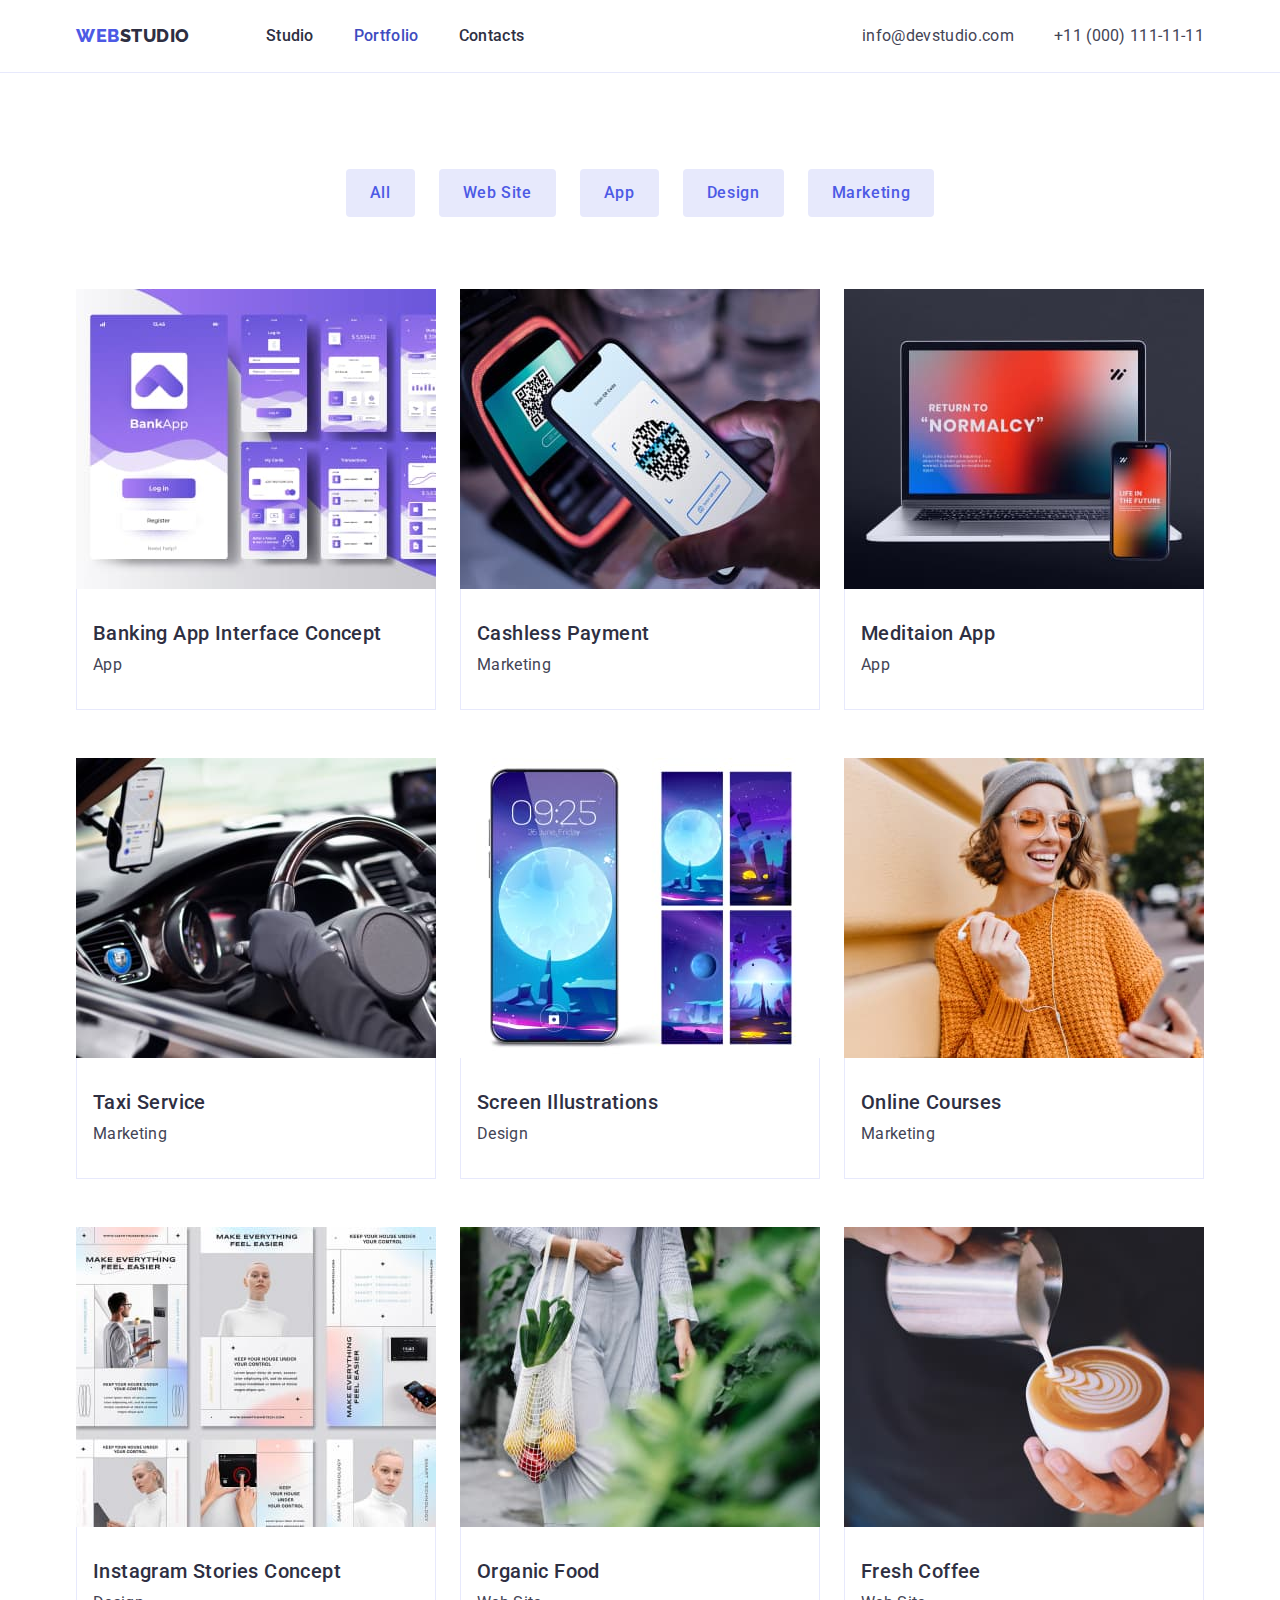
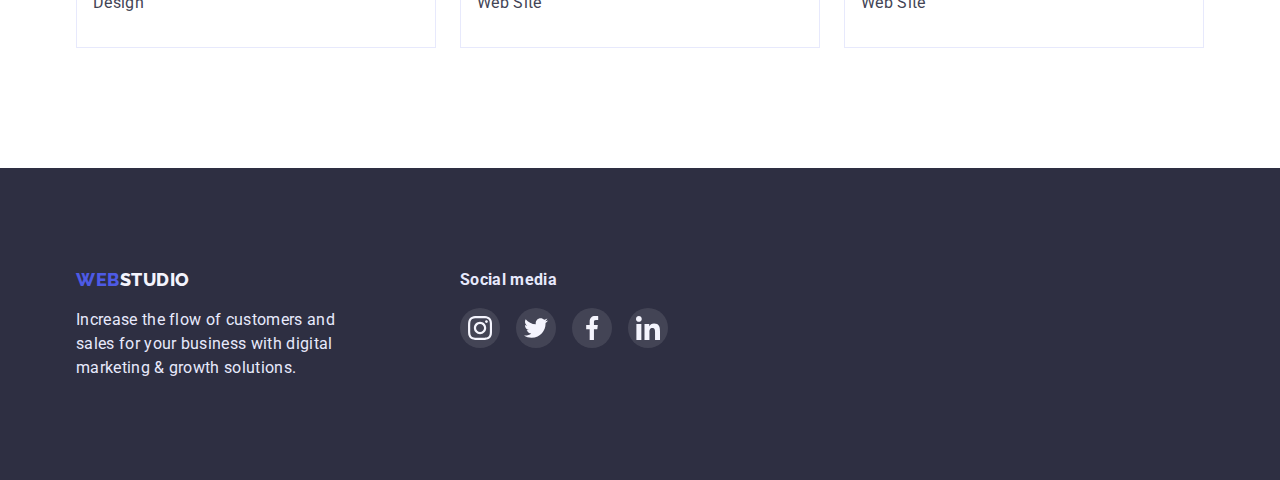
==== portfolio.html @ d5dca43d "Initial commit" ====
<!DOCTYPE html>
<html lang="en">
  <head>
    <meta charset="UTF-8" />
    <meta http-equiv="X-UA-Compatible" content="IE=edge" />
    <meta name="viewport" content="width=device-width, initial-scale=1.0" />
    <link rel="preconnect" href="https://fonts.googleapis.com" />
    <link rel="preconnect" href="https://fonts.gstatic.com" crossorigin />
    <link
      href="https://fonts.googleapis.com/css2?family=Raleway:wght@800&family=Roboto:wght@400;500;700&display=swap"
      rel="stylesheet"
    />
    <title>Document</title>
    <link
      rel="stylesheet"
      href="https://cdnjs.cloudflare.com/ajax/libs/modern-normalize/1.1.0/modern-normalize.min.css"
    />
    <link rel="stylesheet" href="./css/styles.css" />
  </head>
  <body>
    <!-- Header -->
    <header class="header">
      <div class="header-container container">
        <nav class="header-nav">
          <!-- Logo -->
          <a href="./index.html" class="logo"
            ><span class="logo-accent">Web</span>Studio</a
          >
          <!-- Navigation -->

          <ul class="site-nav list">
            <li>
              <a class="site-nav-link" href="./index.html">Studio</a>
            </li>
            <li>
              <a class="site-nav-link current" href="./portfolio.html"
                >Portfolio</a
              >
            </li>
            <li><a class="site-nav-link" href="">Contacts</a></li>
          </ul>
        </nav>
        <!-- Contacts -->
        <address class="address">
          <ul class="contacts list">
            <li>
              <a class="email" href="mailto:info@devstudio.com"
                >info@devstudio.com</a
              >
            </li>
            <li>
              <a class="phone" href="tel:+110001111111">+11 (000) 111-11-11</a>
            </li>
          </ul>
        </address>
      </div>
    </header>

    <!-- Section 1 -->
    <main>
      <section class="portfolio">
        <div class="container">
          <h1 class="visually-hidden">Filter</h1>
          <ul class="filter-btn list">
            <li><button class="btn" type="button">All</button></li>
            <li><button class="btn" type="button">Web Site</button></li>
            <li><button class="btn" type="button">App</button></li>
            <li><button class="btn" type="button">Design</button></li>
            <li><button class="btn" type="button">Marketing</button></li>
          </ul>
          <ul class="cards list">
            <a href="" class="filter-link">
              <li class="filter-card">
                <img
                  src="./images/img8.jpg"
                  alt="bank app screens"
                  width="360"
                  height="300"
                />
                <div class="card-border card-wrap">
                  <h2 class="card-title">Banking App Interface Concept</h2>
                  <p class="card-text">App</p>
                </div>
              </li>
            </a>
            <a href="" class="filter-link">
              <li class="filter-card">
                <img
                  src="./images/img9.jpg"
                  alt="phone with qr code"
                  width="360"
                  height="300"
                />
                <div class="card-border card-wrap">
                  <h2 class="card-title">Cashless Payment</h2>
                  <p class="card-text">Marketing</p>
                </div>
              </li>
            </a>
            <a href="" class="filter-link">
              <li class="filter-card">
                <img
                  src="./images/img10.jpg"
                  alt="laptop and cellphone"
                  width="360"
                  height="300"
                />
                <div class="card-border card-wrap">
                  <h2 class="card-title">Meditaion App</h2>
                  <p class="card-text">App</p>
                </div>
              </li>
            </a>
            <a href="" class="filter-link">
              <li class="filter-card">
                <img
                  src="./images/img11.jpg"
                  alt="steering weel"
                  width="360"
                  height="300"
                />
                <div class="card-border card-wrap">
                  <h2 class="card-title">Taxi Service</h2>
                  <p class="card-text">Marketing</p>
                </div>
              </li>
            </a>
            <a href="" class="filter-link">
              <li class="filter-card">
                <img
                  src="./images/img12.jpg"
                  alt="phone with illustrations on screen "
                  width="360"
                  height="300"
                />
                <div class="card-border card-wrap">
                  <h2 class="card-title">Screen Illustrations</h2>
                  <p class="card-text">Design</p>
                </div>
              </li>
            </a>
            <a href="" class="filter-link">
              <li class="filter-card">
                <img
                  src="./images/img13.jpg"
                  alt="woman with phone"
                  width="360"
                  height="300"
                />
                <div class="card-border card-wrap">
                  <h2 class="card-title">Online Courses</h2>
                  <p class="card-text">Marketing</p>
                </div>
              </li>
            </a>
            <a href="" class="filter-link">
              <li class="filter-card">
                <img
                  src="./images/img14.jpg"
                  alt="instagram stories screens"
                  width="360"
                  height="300"
                />
                <div class="card-border card-wrap">
                  <h2 class="card-title">Instagram Stories Concept</h2>
                  <p class="card-text">Design</p>
                </div>
              </li>
            </a>
            <a href="" class="filter-link">
              <li class="filter-card">
                <img
                  src="./images/img15.jpg"
                  alt="woman with bag with vegetables"
                  width="360"
                  height="300"
                />
                <div class="card-border card-wrap">
                  <h2 class="card-title">Organic Food</h2>
                  <p class="card-text">Web Site</p>
                </div>
              </li>
            </a>
            <a href="" class="filter-link">
              <li class="filter-card">
                <img
                  src="./images/img16.jpg"
                  alt="cup of cappuccino"
                  width="360"
                  height="300"
                />
                <div class="card-border card-wrap">
                  <h2 class="card-title">Fresh Coffee</h2>
                  <p class="card-text">Web Site</p>
                </div>
              </li>
            </a>
          </ul>
        </div>
      </section>
    </main>

    <!-- Footer -->
    <footer class="page-footer">
      <div class="footer-container container">
        <div class="footer-info">
          <a href="./index.html" class="logo-footer"
            ><span class="logo-accent">Web</span>Studio</a
          >
          <p class="footer-text">
            Increase the flow of customers and sales for your business with
            digital marketing & growth solutions.
          </p>
        </div>
        <div class="media-footer">
          <p class="media-footer-title"><strong>Social media</strong></p>
          <ul class="media-footer-list list">
            <li class="media-footer-icon">
              <a href="" class="media-footer-link">
                <svg width="24px" height="24px">
                  <use href="./images/icons.svg#icon-instagram"></use>
                </svg>
              </a>
            </li>
            <li class="media-footer-icon">
              <a href="" class="media-footer-link">
                <svg width="24px" height="24px">
                  <use href="./images/icons.svg#icon-twitter"></use>
                </svg>
              </a>
            </li>
            <li class="media-footer-icon">
              <a href="" class="media-footer-link">
                <svg width="24px" height="24px">
                  <use href="./images/icons.svg#icon-facebook"></use>
                </svg>
              </a>
            </li>
            <li class="media-footer-icon">
              <a href="" class="media-footer-link">
                <svg width="24px" height="24px">
                  <use href="./images/icons.svg#icon-linkedin"></use>
                </svg>
              </a>
            </li>
          </ul>
        </div>
      </div>
    </footer>
  </body>
</html>
---- css/styles.css ----
:root {
  --brand-color: #4d5ae5;
  --pressed-state: #404bbf;
  --dark: #2e2f42;
  --success: #31d0aa;
  --text: #434455;
  --subtle-text: #8e8f99;
  --accent: #e7e9fc;
  --light: #f4f4fd;
  --background: #ffffff;
  --white-text: #ffffff;
}

html {
  box-sizing: border-box;
}
*,
*::before,
*::after {
  box-sizing: inherit;
}
button {
  cursor: pointer;
}
address {
  font-style: normal;
}
img {
  display: block;
  max-width: 100%;
  height: auto;
}
body {
  font-family: 'Roboto', sans-serif;
  background-color: var(--background);
  color: var(--text);
}
ul {
  margin: 0;
  padding-left: 0;
}
p,
h1,
h2,
h3,
h4,
h5,
h6 {
  margin: 0;
}
.list {
  text-decoration: none;
  list-style: none;
}
.visually-hidden {
  position: absolute;
  white-space: nowrap;
  width: 1px;
  height: 1px;
  overflow: hidden;
  border: 0;
  padding: 0;
  clip: rect(0 0 0 0);
  clip-path: inset(50%);
  margin: -1px;
}
.container {
  max-width: 1158px;
  padding: 0 15px;
  margin: 0 auto;
}
.section {
  padding-top: 120px;
  padding-bottom: 120px;
}

/* Header */

.header {
  border-bottom: 1px solid var(--accent);
}
.header-container {
  display: flex;
  align-items: center;
}
.header-nav {
  display: flex;
  align-items: center;
}
.site-nav {
  display: flex;
  gap: 40px;
  margin-left: 76px;
}
.site-nav-link:hover,
.site-nav-link:focus,
.site-nav-link.current {
  color: var(--pressed-state);
  text-decoration: none;
}
.logo {
  padding-top: 24px;
  padding-bottom: 24px;
  color: var(--dark);
  text-decoration: none;
  font-family: Raleway;
  font-size: 18px;
  font-weight: 800;
  line-height: 1.33;
  letter-spacing: 0.03em;
  text-align: left;
  text-transform: uppercase;
}
.logo-accent {
  color: var(--brand-color);
  font-family: Raleway;
  font-size: 18px;
  font-weight: 800;
  line-height: 1.33;
  letter-spacing: 0.03em;
  text-align: left;
  text-transform: uppercase;
}
.site-nav-link {
  padding-top: 24px;
  padding-bottom: 24px;
  color: var(--dark);
  text-decoration: none;
  font-size: 16px;
  font-weight: 500;
  line-height: 1.5;
  letter-spacing: 0.02em;
  text-align: left;
}

/* Contacts */

.address {
  display: flex;
  align-items: center;
  margin-left: auto;
  gap: 40px;
}
.contacts {
  display: flex;
  gap: 40px;
}
.contacts .email {
  padding-top: 24px;
  padding-bottom: 24px;
  color: var(--text);
  font-size: 16px;
  font-weight: 400;
  line-height: 1.5;
  letter-spacing: 0.02em;
  text-align: left;
  text-decoration: none;
  font-style: normal;
}
.contacts .phone {
  padding-top: 24px;
  padding-bottom: 24px;
  color: var(--text);
  font-size: 16px;
  font-weight: 400;
  line-height: 1.5;
  letter-spacing: 0.02em;
  text-align: left;
  text-decoration: none;
  font-style: normal;
}
.contacts .email:hover,
.contacts .email:focus {
  color: var(--pressed-state);
}
.contacts .phone:hover,
.contacts .phone:focus {
  color: var(--pressed-state);
}

/* Section hero */

.hero {
  padding-top: 188px;
  padding-bottom: 188px;
  background-color: var(--dark);
}
.hero-img {
  height: 600px;
  max-width: 1440px;
  margin-right: auto;
  margin-left: auto;
  background-image: linear-gradient(
      rgba(46, 47, 66, 0.7),
      rgba(46, 47, 66, 0.7) 100%
    ),
    url(../images/people-office.jpg);
}
.hero-title {
  margin-left: auto;
  margin-right: auto;
  width: 496px;
  color: var(--white-text);
  font-size: 56px;
  line-height: 1.07;
  letter-spacing: 0.02em;
  text-align: center;
}

.hero-button {
  padding: 16px 32px;
  margin-top: 48px;
  margin-left: auto;
  margin-right: auto;
  display: block;
  border: none;
  color: var(--white-text);
  background-color: var(--brand-color);
  font-family: inherit;
  font-size: 16px;
  font-weight: 500;
  line-height: 1.5;
  letter-spacing: 0.04em;
  text-align: center;
  cursor: pointer;
  border-radius: 4px;
  box-shadow: 0px 4px 4px 0px #00000026;
}
.hero-button:hover,
.hero-button:focus {
  background-color: var(--pressed-state);
}

/*--- Section 1 ---*/

.features {
  display: flex;
  gap: 24px;
}
.feature-icon {
  display: flex;
  justify-content: center;
  align-items: center;
  height: 112px;
  background-color: var(--light);
}
.svg-feature {
  fill: var(--dark);
}
.feature-title {
  margin-top: 8px;
  color: var(--dark);
  font-size: 20px;
  font-weight: 500;
  line-height: 1.2;
  letter-spacing: 0.02em;
  text-align: left;
}
.feature-text {
  width: 264px;
  margin-top: 8px;
  color: var(--text);
  font-size: 16px;
  line-height: 1.5;
  letter-spacing: 0.02em;
  text-align: left;
}

/*--- Section 2 What we are doing ---*/
.work {
  padding-top: 0px;
}
.work-list {
  display: flex;
  margin: 0;
  gap: 24px;
}
.work-title {
  margin-bottom: 72px;
  color: var(--dark);
  font-size: 36px;
  line-height: 1.11;
  letter-spacing: 0.02em;
  text-align: center;
  text-transform: capitalize;
}

/*--- Section 3 Team section ---*/

.team-section {
  background-color: var(--light);
  padding-bottom: 110px;
}
.team-list {
  padding-top: 120px;
  padding-bottom: 120px;
  display: flex;
  padding: 0;
  margin: 0;
  gap: 24px;
}
.team-title {
  margin-bottom: 72px;
  color: var(--dark);
  font-size: 36px;
  line-height: 1.11;
  letter-spacing: 0.02em;
  text-align: center;
}
.team-member-card {
  background-color: var(--background);
  box-shadow: 0px 2px 1px 0px #2e2f4214, 0px 1px 1px 0px #2e2f4229,
    0px 1px 6px 0px #2e2f4214;
}
.team-member-info {
  padding-top: 32px;
}
.team-member-name {
  margin-bottom: 8px;
  color: var(--dark);
  font-size: 20px;
  font-weight: 500;
  line-height: 1.2;
  letter-spacing: 0.02em;
  text-align: center;
}
.team-member-job {
  font-size: 16px;
  line-height: 1.5;
  letter-spacing: 0.02em;
  text-align: center;
}
.media-team-list {
  padding-bottom: 32px;
}
.media-team {
  display: flex;
  gap: 24px;
  margin-top: 8px;
  justify-content: center;
}
.media-team-icon {
  height: 40px;
  width: 40px;
  border-radius: 50%;
  background-color: var(--brand-color);
}

.media-team-link {
  display: flex;
  justify-content: center;
  align-items: center;
  width: 100%;
  height: 100%;
  fill: var(--light);
}
.media-team-link:hover,
.media-team-link:focus {
  background-color: var(--pressed-state);
  border-radius: 50%;
}
/* --- Customers--- */

.customers-section {
  padding-top: 130px;
}
.customers-title {
  margin-bottom: 72px;
  font-size: 36px;
  font-weight: 700;
  line-height: 1.5;
  letter-spacing: 0.02em;
  text-align: center;
}
.customers {
  display: flex;
  gap: 24px;
}
.customers-item {
  display: flex;
  width: 168px;
  height: 88px;
}
.customers-link {
  display: flex;
  justify-content: center;
  align-items: center;
  width: 100%;
  height: 100%;
  border: 1px solid #8e8f99;
  border-radius: 4px;
  fill: var(--subtle-text);
}
.customers-link:hover,
.customers-link:focus {
  fill: var(--pressed-state);
  border: 1px solid var(--pressed-state);
}

/*--- Footer ---*/

.page-footer {
  padding-top: 100px;
  padding-bottom: 100px;
  background-color: var(--dark);
  color: var(--accent);
  font-size: 16px;
  line-height: 1.5;
  letter-spacing: 0.02em;
  text-align: left;
}
.logo-footer {
  margin-bottom: 16px;
  display: inline-block;
  color: var(--light);
  font-family: Raleway;
  font-size: 18px;
  font-weight: 800;
  line-height: 1.16;
  letter-spacing: 0.03em;
  text-align: left;
  text-decoration: none;
  text-transform: uppercase;
}
.footer-text {
  width: 264px;
}
.footer-container {
  display: flex;
}
.media-footer {
  margin-left: 120px;
  display: flex;
  flex-direction: column;
  gap: 16px;
}
.media-footer-title {
  font-size: 16px;
  font-weight: 500;
  line-height: 1.5;
  letter-spacing: 0.02em;
  text-align: left;
}
.media-footer-list {
  display: flex;
  gap: 16px;
}
.media-footer-icon {
  height: 40px;
  width: 40px;
  border-radius: 50%;
  background-color: rgba(100%, 100%, 100%, 10%);
}
.media-footer-link {
  display: flex;
  justify-content: center;
  align-items: center;
  width: 100%;
  height: 100%;
  fill: var(--light);
}
.media-footer-link:hover,
.media-footer-link:focus {
  background-color: var(--success);
  border-radius: 50%;
}

/* Buttons portfolio list */

.portfolio {
  padding-top: 96px;
  padding-bottom: 120px;
}
.btn {
  padding: 12px 24px 12px 24px;
  color: var(--brand-color);
  background-color: var(--accent);
  font-family: inherit;
  font-size: 16px;
  font-weight: 500;
  line-height: 1.5;
  letter-spacing: 0.04em;
  text-align: center;
  cursor: pointer;
  border: none;
  border-radius: 4px;
}
.filter-btn {
  display: flex;
  justify-content: center;
  gap: 24px;
}
.filter-btn .btn:hover,
.filter-btn .btn:focus {
  color: var(--white-text);
  background-color: var(--pressed-state);
  box-shadow: 0px 2px 2px 0px #0000001f, 0px 2px 1px 0px #00000014,
    0px 3px 1px 0px #0000001a;
}

/* Portfolio cards */

.filter-link:hover,
.filter-link:focus {
  box-shadow: 0px 2px 1px 0px #2e2f4214, 0px 1px 1px 0px #2e2f4229,
    0px 1px 6px 0px #2e2f4214;
}
.filter-link {
  text-decoration: none;
}

.cards {
  display: flex;
  flex-wrap: wrap;
  gap: 48px 24px;
  margin-top: 72px;
}
.cards .filter-card {
  flex-basis: calc((100% - (2 * 24px)) / 3);
}
.card-border {
  background-color: var(--background);
  border-left: solid 1px var(--accent);
  border-right: solid 1px var(--accent);
  border-bottom: solid 1px var(--accent);
  border-top: none;
}
.card-wrap {
  padding-left: 16px;
  padding-top: 32px;
  padding-bottom: 32px;
}
.card-title {
  color: var(--dark);
  font-size: 20px;
  font-weight: 500;
  line-height: 1.2;
  letter-spacing: 0.02em;
  text-align: left;
}
.card-text {
  color: var(--text);
  margin-top: 8px;
  font-size: 16px;
  line-height: 1.5;
  letter-spacing: 0.02em;
  text-align: left;
}
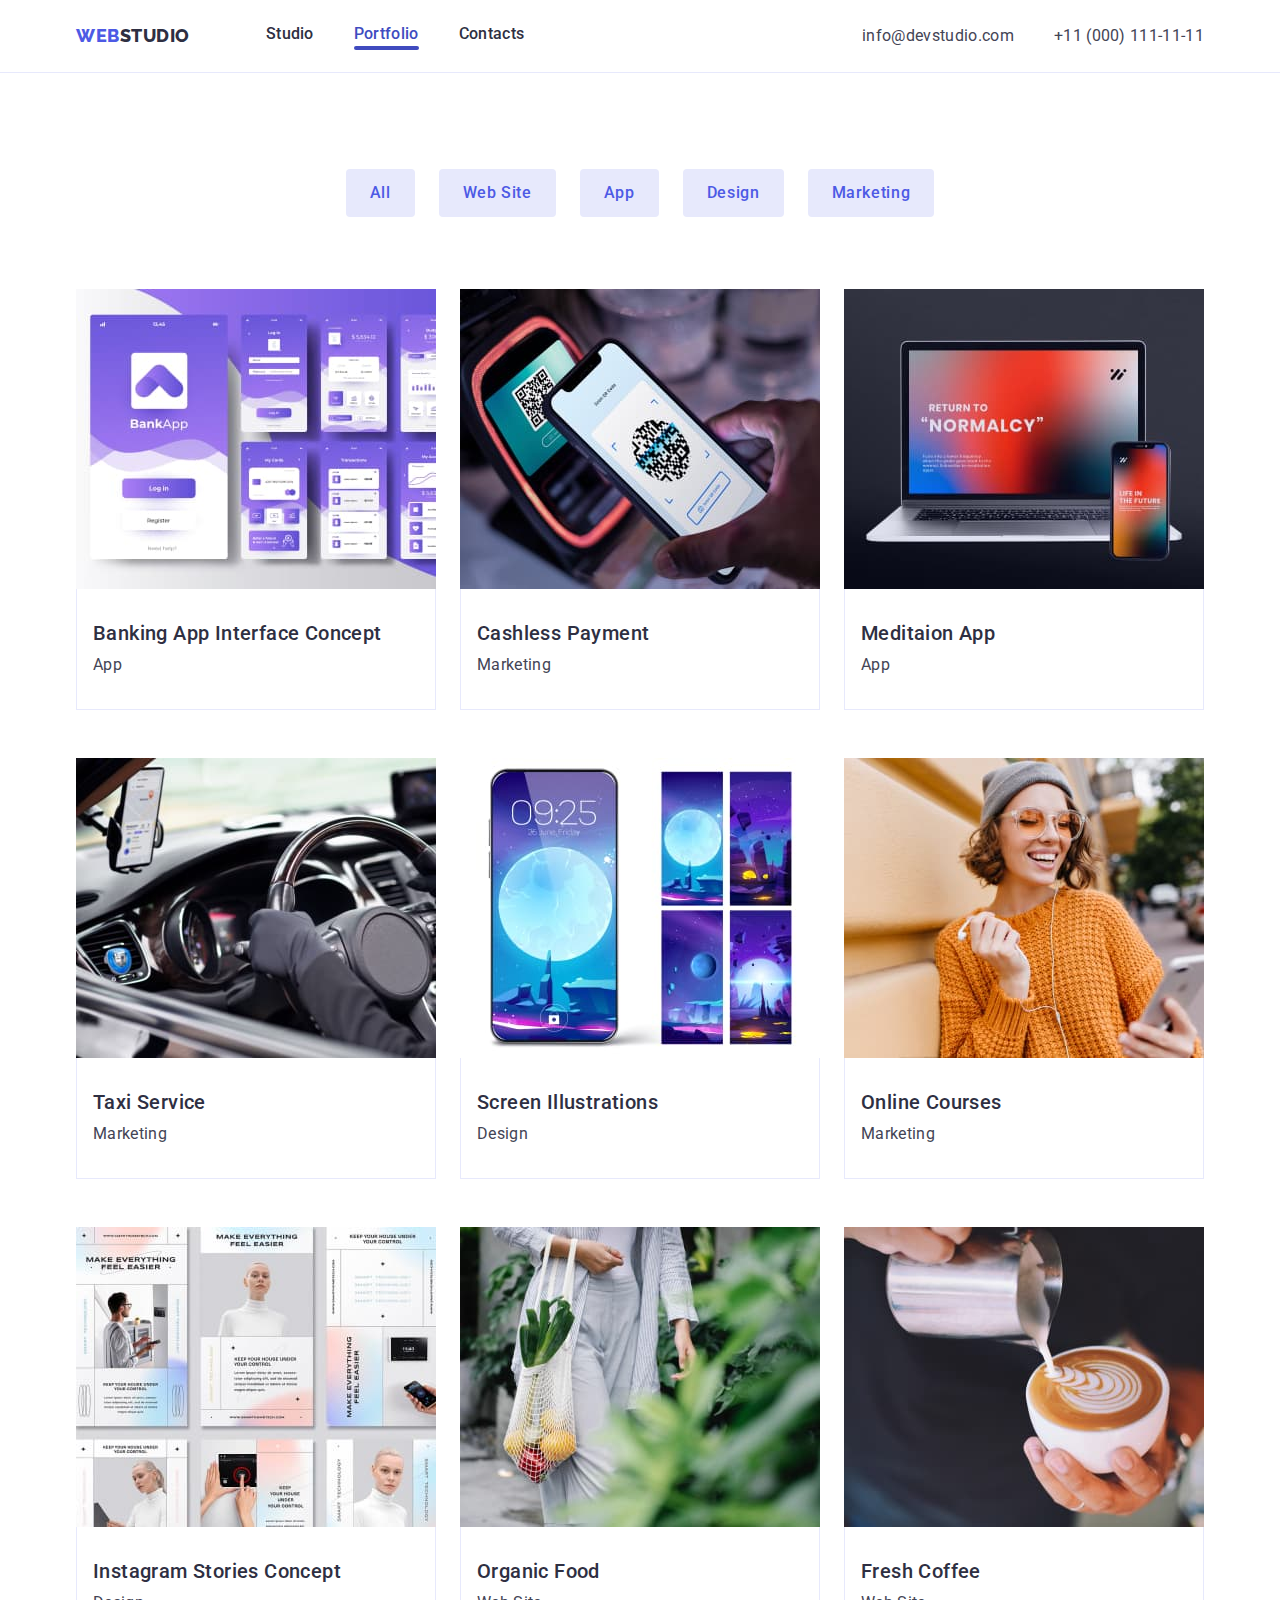
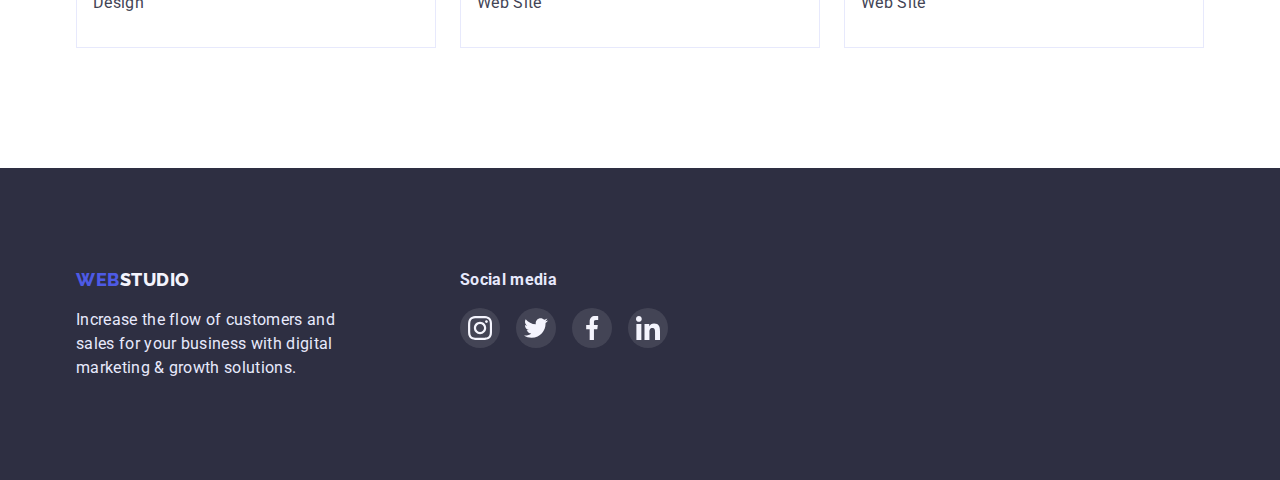
==== commit d95019d1: "update" ====
--- a/portfolio.html
+++ b/portfolio.html
@@ -71,12 +71,21 @@
           <ul class="cards list">
             <a href="" class="filter-link">
               <li class="filter-card">
-                <img
-                  src="./images/img8.jpg"
-                  alt="bank app screens"
-                  width="360"
-                  height="300"
-                />
+                <div class="filter-card-overlay">
+                  <img
+                    src="./images/img8.jpg"
+                    alt="bank app screens"
+                    width="360"
+                    height="300"
+                  />
+                  <div class="overlay-text-wrap">
+                    <p class="overlay-text">
+                      14 Stylish and User-Friendly App Design Concepts · Task
+                      Manager App · Calorie Tracker App · Exotic Fruit Ecommerce
+                      App · Cloud Storage App
+                    </p>
+                  </div>
+                </div>
                 <div class="card-border card-wrap">
                   <h2 class="card-title">Banking App Interface Concept</h2>
                   <p class="card-text">App</p>
@@ -85,12 +94,21 @@
             </a>
             <a href="" class="filter-link">
               <li class="filter-card">
-                <img
-                  src="./images/img9.jpg"
-                  alt="phone with qr code"
-                  width="360"
-                  height="300"
-                />
+                <div class="filter-card-overlay">
+                  <img
+                    src="./images/img9.jpg"
+                    alt="bank app screens"
+                    width="360"
+                    height="300"
+                  />
+                  <div class="overlay-text-wrap">
+                    <p class="overlay-text">
+                      14 Stylish and User-Friendly App Design Concepts · Task
+                      Manager App · Calorie Tracker App · Exotic Fruit Ecommerce
+                      App · Cloud Storage App
+                    </p>
+                  </div>
+                </div>
                 <div class="card-border card-wrap">
                   <h2 class="card-title">Cashless Payment</h2>
                   <p class="card-text">Marketing</p>
@@ -99,12 +117,21 @@
             </a>
             <a href="" class="filter-link">
               <li class="filter-card">
-                <img
-                  src="./images/img10.jpg"
-                  alt="laptop and cellphone"
-                  width="360"
-                  height="300"
-                />
+                <div class="filter-card-overlay">
+                  <img
+                    src="./images/img10.jpg"
+                    alt="bank app screens"
+                    width="360"
+                    height="300"
+                  />
+                  <div class="overlay-text-wrap">
+                    <p class="overlay-text">
+                      14 Stylish and User-Friendly App Design Concepts · Task
+                      Manager App · Calorie Tracker App · Exotic Fruit Ecommerce
+                      App · Cloud Storage App
+                    </p>
+                  </div>
+                </div>
                 <div class="card-border card-wrap">
                   <h2 class="card-title">Meditaion App</h2>
                   <p class="card-text">App</p>
@@ -113,12 +140,21 @@
             </a>
             <a href="" class="filter-link">
               <li class="filter-card">
-                <img
-                  src="./images/img11.jpg"
-                  alt="steering weel"
-                  width="360"
-                  height="300"
-                />
+                <div class="filter-card-overlay">
+                  <img
+                    src="./images/img11.jpg"
+                    alt="bank app screens"
+                    width="360"
+                    height="300"
+                  />
+                  <div class="overlay-text-wrap">
+                    <p class="overlay-text">
+                      14 Stylish and User-Friendly App Design Concepts · Task
+                      Manager App · Calorie Tracker App · Exotic Fruit Ecommerce
+                      App · Cloud Storage App
+                    </p>
+                  </div>
+                </div>
                 <div class="card-border card-wrap">
                   <h2 class="card-title">Taxi Service</h2>
                   <p class="card-text">Marketing</p>
@@ -127,12 +163,21 @@
             </a>
             <a href="" class="filter-link">
               <li class="filter-card">
-                <img
-                  src="./images/img12.jpg"
-                  alt="phone with illustrations on screen "
-                  width="360"
-                  height="300"
-                />
+                <div class="filter-card-overlay">
+                  <img
+                    src="./images/img12.jpg"
+                    alt="bank app screens"
+                    width="360"
+                    height="300"
+                  />
+                  <div class="overlay-text-wrap">
+                    <p class="overlay-text">
+                      14 Stylish and User-Friendly App Design Concepts · Task
+                      Manager App · Calorie Tracker App · Exotic Fruit Ecommerce
+                      App · Cloud Storage App
+                    </p>
+                  </div>
+                </div>
                 <div class="card-border card-wrap">
                   <h2 class="card-title">Screen Illustrations</h2>
                   <p class="card-text">Design</p>
@@ -141,12 +186,21 @@
             </a>
             <a href="" class="filter-link">
               <li class="filter-card">
-                <img
-                  src="./images/img13.jpg"
-                  alt="woman with phone"
-                  width="360"
-                  height="300"
-                />
+                <div class="filter-card-overlay">
+                  <img
+                    src="./images/img13.jpg"
+                    alt="bank app screens"
+                    width="360"
+                    height="300"
+                  />
+                  <div class="overlay-text-wrap">
+                    <p class="overlay-text">
+                      14 Stylish and User-Friendly App Design Concepts · Task
+                      Manager App · Calorie Tracker App · Exotic Fruit Ecommerce
+                      App · Cloud Storage App
+                    </p>
+                  </div>
+                </div>
                 <div class="card-border card-wrap">
                   <h2 class="card-title">Online Courses</h2>
                   <p class="card-text">Marketing</p>
@@ -155,12 +209,21 @@
             </a>
             <a href="" class="filter-link">
               <li class="filter-card">
-                <img
-                  src="./images/img14.jpg"
-                  alt="instagram stories screens"
-                  width="360"
-                  height="300"
-                />
+                <div class="filter-card-overlay">
+                  <img
+                    src="./images/img14.jpg"
+                    alt="bank app screens"
+                    width="360"
+                    height="300"
+                  />
+                  <div class="overlay-text-wrap">
+                    <p class="overlay-text">
+                      14 Stylish and User-Friendly App Design Concepts · Task
+                      Manager App · Calorie Tracker App · Exotic Fruit Ecommerce
+                      App · Cloud Storage App
+                    </p>
+                  </div>
+                </div>
                 <div class="card-border card-wrap">
                   <h2 class="card-title">Instagram Stories Concept</h2>
                   <p class="card-text">Design</p>
@@ -169,12 +232,21 @@
             </a>
             <a href="" class="filter-link">
               <li class="filter-card">
-                <img
-                  src="./images/img15.jpg"
-                  alt="woman with bag with vegetables"
-                  width="360"
-                  height="300"
-                />
+                <div class="filter-card-overlay">
+                  <img
+                    src="./images/img15.jpg"
+                    alt="bank app screens"
+                    width="360"
+                    height="300"
+                  />
+                  <div class="overlay-text-wrap">
+                    <p class="overlay-text">
+                      14 Stylish and User-Friendly App Design Concepts · Task
+                      Manager App · Calorie Tracker App · Exotic Fruit Ecommerce
+                      App · Cloud Storage App
+                    </p>
+                  </div>
+                </div>
                 <div class="card-border card-wrap">
                   <h2 class="card-title">Organic Food</h2>
                   <p class="card-text">Web Site</p>
@@ -183,12 +255,21 @@
             </a>
             <a href="" class="filter-link">
               <li class="filter-card">
-                <img
-                  src="./images/img16.jpg"
-                  alt="cup of cappuccino"
-                  width="360"
-                  height="300"
-                />
+                <div class="filter-card-overlay">
+                  <img
+                    src="./images/img16.jpg"
+                    alt="bank app screens"
+                    width="360"
+                    height="300"
+                  />
+                  <div class="overlay-text-wrap">
+                    <p class="overlay-text">
+                      14 Stylish and User-Friendly App Design Concepts · Task
+                      Manager App · Calorie Tracker App · Exotic Fruit Ecommerce
+                      App · Cloud Storage App
+                    </p>
+                  </div>
+                </div>
                 <div class="card-border card-wrap">
                   <h2 class="card-title">Fresh Coffee</h2>
                   <p class="card-text">Web Site</p>
@@ -217,28 +298,28 @@
           <ul class="media-footer-list list">
             <li class="media-footer-icon">
               <a href="" class="media-footer-link">
-                <svg width="24px" height="24px">
+                <svg width="24px" height="24px" class="media-footer-svg">
                   <use href="./images/icons.svg#icon-instagram"></use>
                 </svg>
               </a>
             </li>
             <li class="media-footer-icon">
               <a href="" class="media-footer-link">
-                <svg width="24px" height="24px">
+                <svg width="24px" height="24px" class="media-footer-svg">
                   <use href="./images/icons.svg#icon-twitter"></use>
                 </svg>
               </a>
             </li>
             <li class="media-footer-icon">
               <a href="" class="media-footer-link">
-                <svg width="24px" height="24px">
+                <svg width="24px" height="24px" class="media-footer-svg">
                   <use href="./images/icons.svg#icon-facebook"></use>
                 </svg>
               </a>
             </li>
             <li class="media-footer-icon">
               <a href="" class="media-footer-link">
-                <svg width="24px" height="24px">
+                <svg width="24px" height="24px" class="media-footer-svg">
                   <use href="./images/icons.svg#icon-linkedin"></use>
                 </svg>
               </a>
--- a/css/styles.css
+++ b/css/styles.css
@@ -9,6 +9,7 @@
   --light: #f4f4fd;
   --background: #ffffff;
   --white-text: #ffffff;
+  --transition: 250ms cubic-bezier(0.4, 0, 0.2, 1);
 }
 
 html {
@@ -98,6 +99,21 @@
   color: var(--pressed-state);
   text-decoration: none;
 }
+.site-nav-link {
+  transition: color var(--transition);
+}
+
+.current::after {
+  justify-content: center;
+  align-items: center;
+  content: '';
+  display: flex;
+  width: 100%;
+  height: 4px;
+  border-radius: 2px;
+  background-color: var(--pressed-state);
+}
+
 .logo {
   padding-top: 24px;
   padding-bottom: 24px;
@@ -177,8 +193,13 @@
 .contacts .phone:focus {
   color: var(--pressed-state);
 }
-
-/* Section hero */
+.contacts .email {
+  transition: color var(--transition);
+}
+.contacts .phone {
+  transition: color var(--transition);
+}
+/*--- Section hero ---*/
 
 .hero {
   padding-top: 188px;
@@ -230,6 +251,9 @@
 .hero-button:focus {
   background-color: var(--pressed-state);
 }
+.hero-button {
+  transition: background-color var(--transition);
+}
 
 /*--- Section 1 ---*/
 
@@ -345,21 +369,26 @@
   border-radius: 50%;
   background-color: var(--brand-color);
 }
-
 .media-team-link {
   display: flex;
   justify-content: center;
   align-items: center;
   width: 100%;
   height: 100%;
-  fill: var(--light);
+  color: var(--light);
+}
+.media-team-icon-svg {
+  fill: currentColor;
 }
 .media-team-link:hover,
 .media-team-link:focus {
   background-color: var(--pressed-state);
   border-radius: 50%;
 }
-/* --- Customers--- */
+.media-team-link {
+  transition: background-color var(--transition);
+}
+/*--- Customers---*/
 
 .customers-section {
   padding-top: 130px;
@@ -389,12 +418,18 @@
   height: 100%;
   border: 1px solid #8e8f99;
   border-radius: 4px;
-  fill: var(--subtle-text);
+  color: var(--subtle-text);
+}
+.customers-svg {
+  fill: currentColor;
 }
 .customers-link:hover,
 .customers-link:focus {
-  fill: var(--pressed-state);
+  color: var(--pressed-state);
   border: 1px solid var(--pressed-state);
+}
+.customers-link {
+  transition: color var(--transition), border var(--transition);
 }
 
 /*--- Footer ---*/
@@ -457,15 +492,76 @@
   align-items: center;
   width: 100%;
   height: 100%;
-  fill: var(--light);
+  color: var(--light);
 }
 .media-footer-link:hover,
 .media-footer-link:focus {
   background-color: var(--success);
   border-radius: 50%;
 }
-
-/* Buttons portfolio list */
+.media-footer-link {
+  transition: background-color var(--transition);
+}
+.media-footer-svg {
+  fill: currentColor;
+}
+
+/*--- Modal ---*/
+
+.is-hidden {
+  visibility: hidden;
+  opacity: 0;
+  pointer-events: none;
+}
+.backdrop {
+  position: fixed;
+  top: 0;
+  left: 0;
+  width: 100%;
+  height: 100%;
+  background-color: rgba(46, 47, 66, 0.4);
+  transition: opacity 300ms linear, visibility 300ms linear;
+}
+.modal-window {
+  position: absolute;
+  height: 576px;
+  width: 408px;
+  left: 50%;
+  top: 50%;
+  transform: translate(-50%, -50%) scale(1);
+  opacity: 1;
+  border-radius: 4px;
+  background-color: #fcfcfc;
+  box-shadow: 0px 2px 1px 0px #00000033, 0px 1px 3px 0px #0000001f,
+    0px 1px 1px 0px #00000024;
+  transition: transform 300ms linear;
+}
+.backdrop.is-hidden .modal-window {
+  transform: translate(-500%, -50%) scale(0);
+}
+.modal-btn {
+  width: 24px;
+  height: 24px;
+  position: relative;
+  display: flex;
+  align-items: center;
+  justify-content: center;
+  top: 24px;
+  left: 360px;
+  background-color: var(--accent);
+  border: 1px solid rgba(0, 0, 0, 0.1);
+  border-radius: 50%;
+}
+.modal-btn:hover,
+.modal-btn:focus {
+  fill: var(--white-text);
+  background-color: var(--pressed-state);
+}
+.modal-btn {
+  transition: background-color var(--transition);
+}
+
+/*--- Buttons portfolio list ---*/
 
 .portfolio {
   padding-top: 96px;
@@ -497,8 +593,11 @@
   box-shadow: 0px 2px 2px 0px #0000001f, 0px 2px 1px 0px #00000014,
     0px 3px 1px 0px #0000001a;
 }
-
-/* Portfolio cards */
+.filter-btn .btn {
+  transition: background-color var(--transition);
+}
+
+/*--- Portfolio cards ---*/
 
 .filter-link:hover,
 .filter-link:focus {
@@ -507,8 +606,8 @@
 }
 .filter-link {
   text-decoration: none;
-}
-
+  transition: background-color var(--transition);
+}
 .cards {
   display: flex;
   flex-wrap: wrap;
@@ -546,3 +645,31 @@
   letter-spacing: 0.02em;
   text-align: left;
 }
+/*--- Card overlay ---*/
+.filter-card-overlay {
+  position: relative;
+  overflow: hidden;
+}
+.overlay-text-wrap {
+  position: absolute;
+  top: 0;
+  left: 0;
+  width: 100%;
+  height: 100%;
+  background-color: var(--brand-color);
+  transform: translateY(100%);
+  transition: var(--transition);
+  transition-property: transform;
+}
+.overlay-text {
+  padding: 40px 32px 164px 32px;
+  color: var(--light);
+  font-size: 16px;
+  font-weight: 400;
+  line-height: 1.5;
+  letter-spacing: 0.02em;
+  text-align: left;
+}
+.filter-link:hover .overlay-text-wrap {
+  transform: translateY(0);
+}
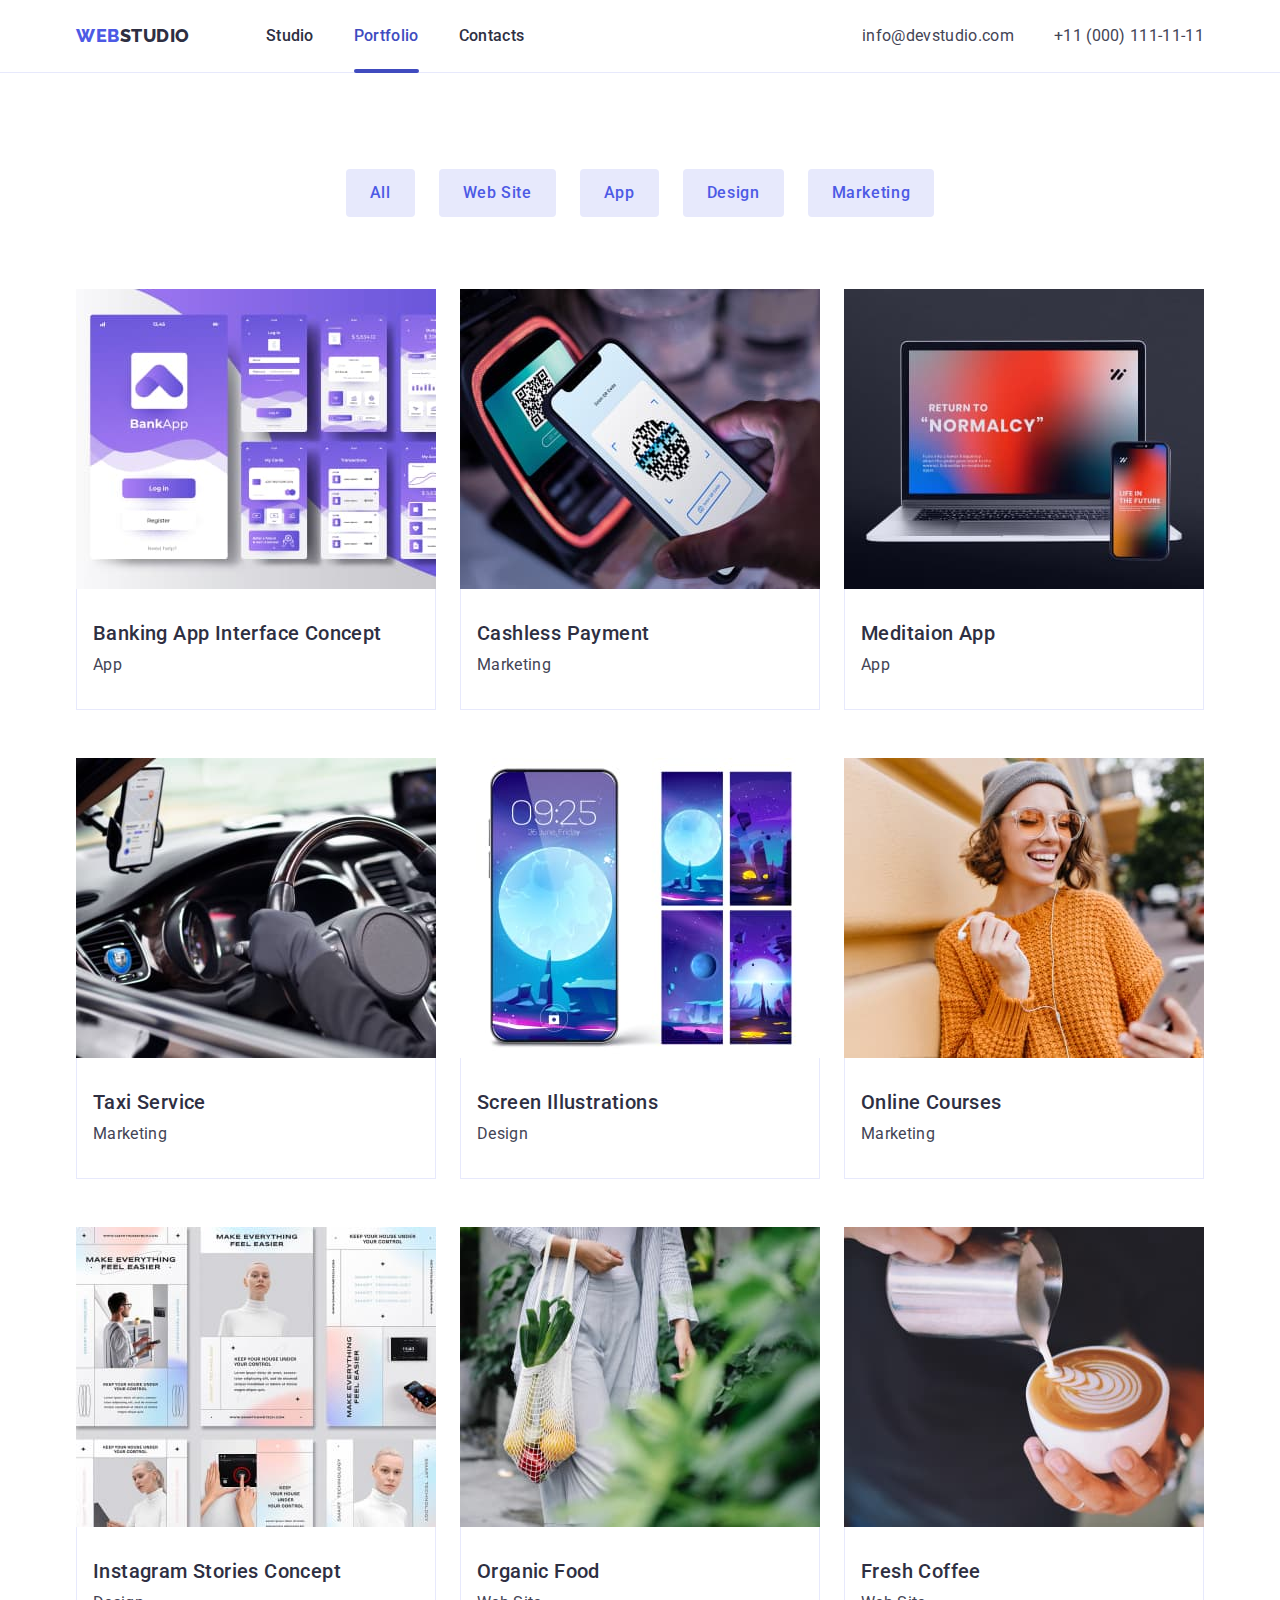
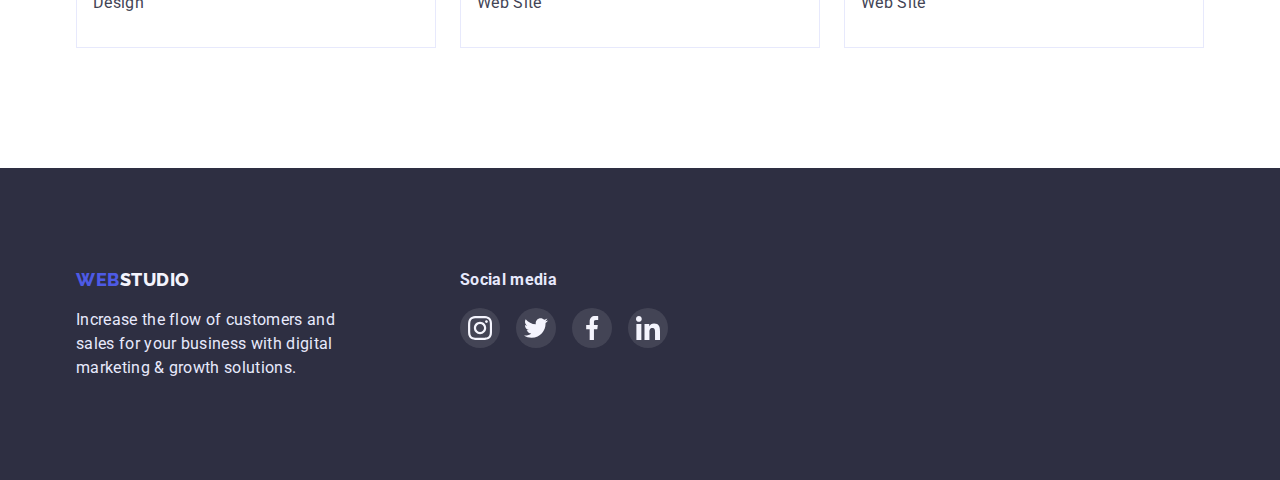
==== commit fa56751a: "update" ====
--- a/portfolio.html
+++ b/portfolio.html
@@ -29,15 +29,17 @@
           <!-- Navigation -->
 
           <ul class="site-nav list">
-            <li>
+            <li cass="site-nav-item">
               <a class="site-nav-link" href="./index.html">Studio</a>
             </li>
-            <li>
+            <li class="site-nav-item">
               <a class="site-nav-link current" href="./portfolio.html"
                 >Portfolio</a
               >
             </li>
-            <li><a class="site-nav-link" href="">Contacts</a></li>
+            <li class="site-nav-item">
+              <a class="site-nav-link" href="">Contacts</a>
+            </li>
           </ul>
         </nav>
         <!-- Contacts -->
--- a/css/styles.css
+++ b/css/styles.css
@@ -99,13 +99,14 @@
   color: var(--pressed-state);
   text-decoration: none;
 }
-.site-nav-link {
-  transition: color var(--transition);
-}
-
-.current::after {
-  justify-content: center;
-  align-items: center;
+
+.site-nav-item {
+  position: relative;
+}
+
+.site-nav-link.current::after {
+  position: absolute;
+  margin-top: 21px;
   content: '';
   display: flex;
   width: 100%;
@@ -113,7 +114,6 @@
   border-radius: 2px;
   background-color: var(--pressed-state);
 }
-
 .logo {
   padding-top: 24px;
   padding-bottom: 24px;
@@ -147,6 +147,8 @@
   line-height: 1.5;
   letter-spacing: 0.02em;
   text-align: left;
+  transition: var(--transition);
+  transition-property: color;
 }
 
 /* Contacts */
@@ -194,10 +196,12 @@
   color: var(--pressed-state);
 }
 .contacts .email {
-  transition: color var(--transition);
+  transition: var(--transition);
+  transition-property: color;
 }
 .contacts .phone {
-  transition: color var(--transition);
+  transition: var(--transition);
+  transition-property: color;
 }
 /*--- Section hero ---*/
 
@@ -252,7 +256,8 @@
   background-color: var(--pressed-state);
 }
 .hero-button {
-  transition: background-color var(--transition);
+  transition: var(--transition);
+  transition-property: background-color;
 }
 
 /*--- Section 1 ---*/
@@ -386,7 +391,8 @@
   border-radius: 50%;
 }
 .media-team-link {
-  transition: background-color var(--transition);
+  transition: var(--transition);
+  transition-property: background-color;
 }
 /*--- Customers---*/
 
@@ -429,7 +435,8 @@
   border: 1px solid var(--pressed-state);
 }
 .customers-link {
-  transition: color var(--transition), border var(--transition);
+  transition-property: color, border;
+  transition: var(--transition);
 }
 
 /*--- Footer ---*/
@@ -500,7 +507,8 @@
   border-radius: 50%;
 }
 .media-footer-link {
-  transition: background-color var(--transition);
+  transition-property: background-color;
+  transition: var(--transition);
 }
 .media-footer-svg {
   fill: currentColor;
@@ -558,7 +566,8 @@
   background-color: var(--pressed-state);
 }
 .modal-btn {
-  transition: background-color var(--transition);
+  transition-property: background-color;
+  transition: var(--transition);
 }
 
 /*--- Buttons portfolio list ---*/
@@ -594,7 +603,8 @@
     0px 3px 1px 0px #0000001a;
 }
 .filter-btn .btn {
-  transition: background-color var(--transition);
+  transition-property: background-color;
+  transition: var(--transition);
 }
 
 /*--- Portfolio cards ---*/
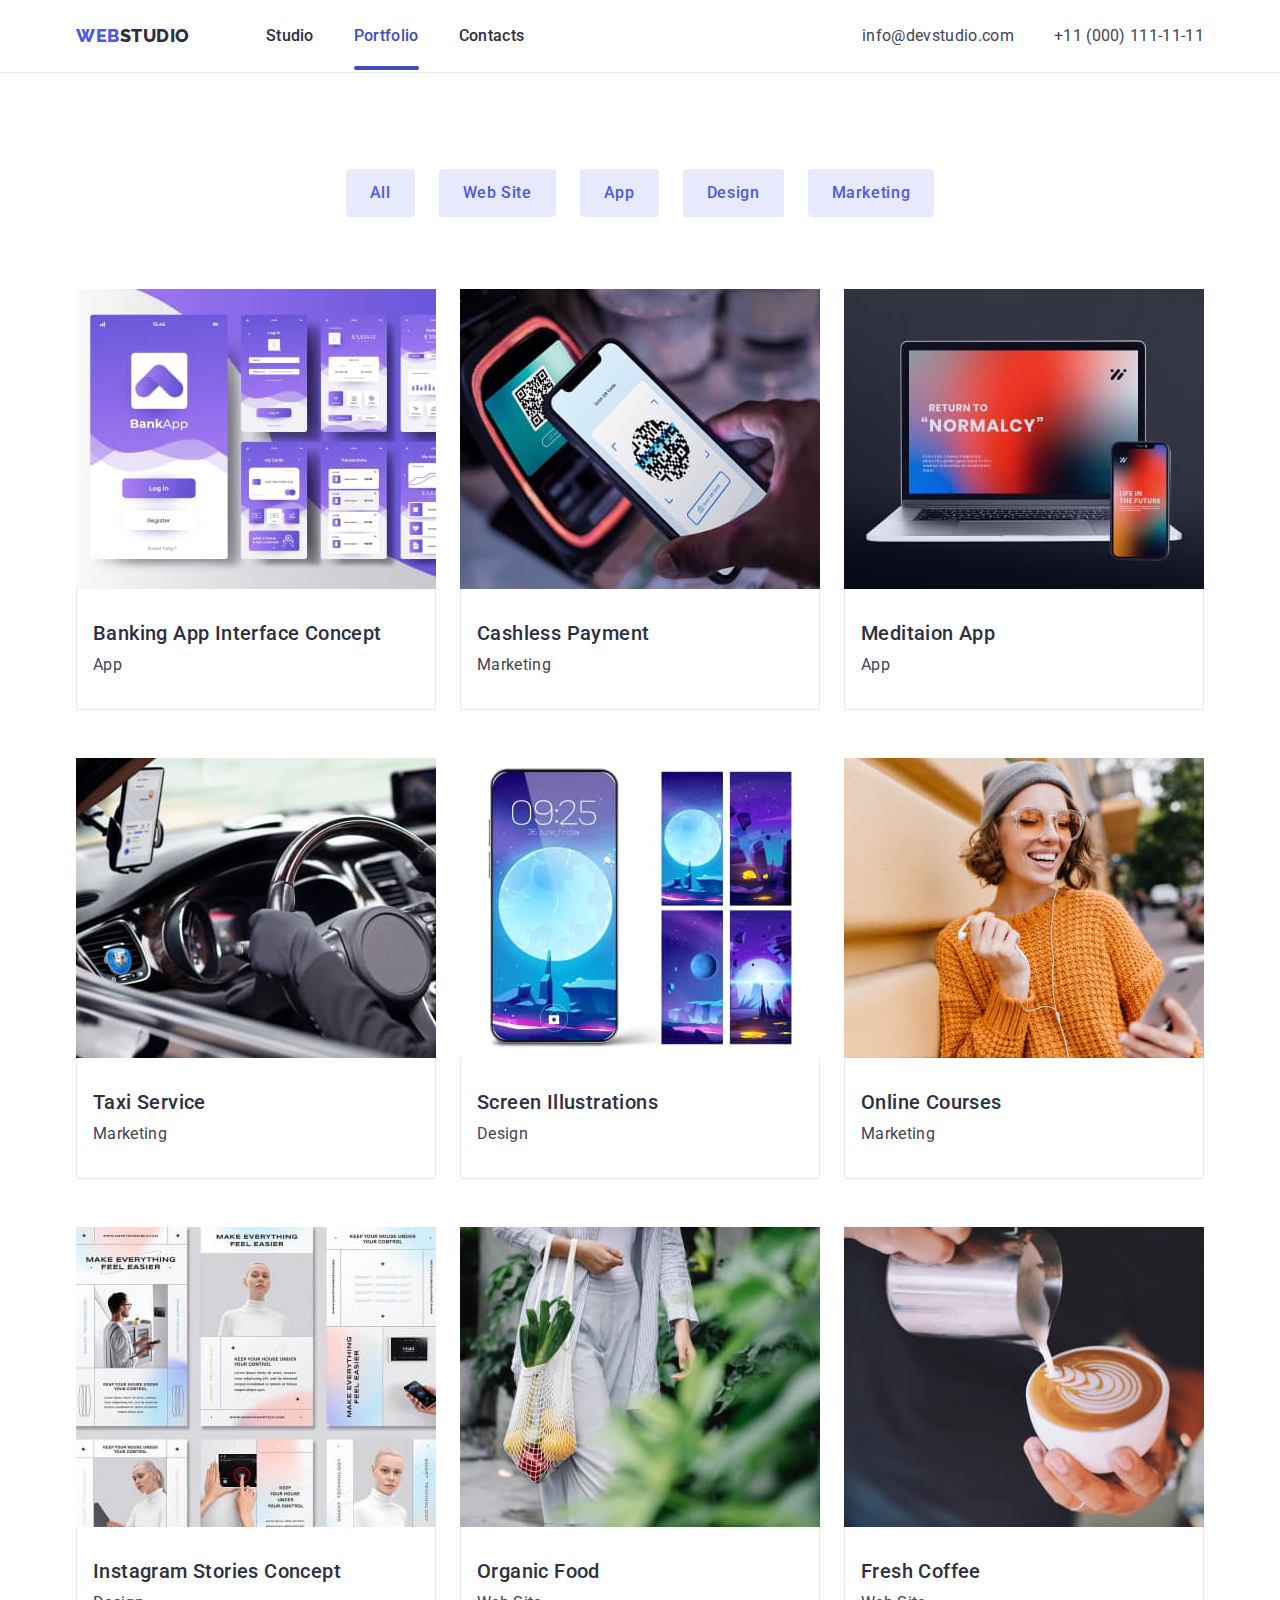
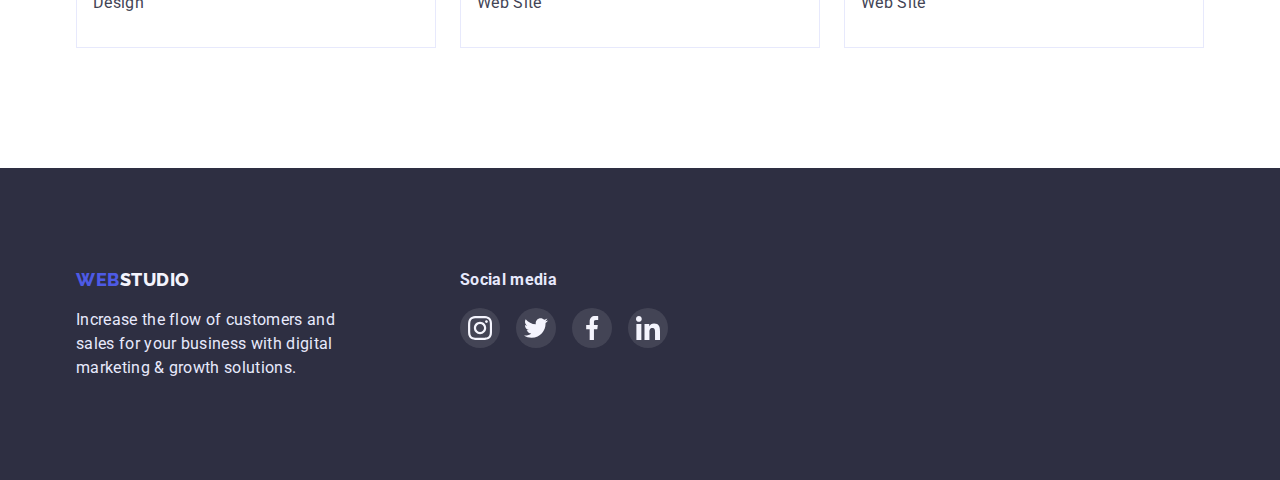
==== commit 7bb1f1ed: "update" ====
--- a/portfolio.html
+++ b/portfolio.html
@@ -29,15 +29,14 @@
           <!-- Navigation -->
 
           <ul class="site-nav list">
-            <li cass="site-nav-item">
+            <li>
               <a class="site-nav-link" href="./index.html">Studio</a>
             </li>
-            <li class="site-nav-item">
+            <li>
               <a class="site-nav-link current" href="./portfolio.html"
-                >Portfolio</a
-              >
-            </li>
-            <li class="site-nav-item">
+                >Portfolio</a>
+            </li>
+            <li>
               <a class="site-nav-link" href="">Contacts</a>
             </li>
           </ul>
--- a/css/styles.css
+++ b/css/styles.css
@@ -100,20 +100,6 @@
   text-decoration: none;
 }
 
-.site-nav-item {
-  position: relative;
-}
-
-.site-nav-link.current::after {
-  position: absolute;
-  margin-top: 21px;
-  content: '';
-  display: flex;
-  width: 100%;
-  height: 4px;
-  border-radius: 2px;
-  background-color: var(--pressed-state);
-}
 .logo {
   padding-top: 24px;
   padding-bottom: 24px;
@@ -138,6 +124,7 @@
   text-transform: uppercase;
 }
 .site-nav-link {
+  position: relative;
   padding-top: 24px;
   padding-bottom: 24px;
   color: var(--dark);
@@ -149,6 +136,17 @@
   text-align: left;
   transition: var(--transition);
   transition-property: color;
+}
+.site-nav-link.current::after {
+  position: absolute;
+  display: block;
+  content: '';
+  left: 0;
+  bottom: -1px;
+  width: 100%;
+  height: 4px;
+  border-radius: 2px;
+  background-color: var(--pressed-state);
 }
 
 /* Contacts */
@@ -174,6 +172,8 @@
   text-align: left;
   text-decoration: none;
   font-style: normal;
+  transition: var(--transition);
+  transition-property: color;
 }
 .contacts .phone {
   padding-top: 24px;
@@ -186,6 +186,8 @@
   text-align: left;
   text-decoration: none;
   font-style: normal;
+  transition: var(--transition);
+  transition-property: color;
 }
 .contacts .email:hover,
 .contacts .email:focus {
@@ -195,14 +197,7 @@
 .contacts .phone:focus {
   color: var(--pressed-state);
 }
-.contacts .email {
-  transition: var(--transition);
-  transition-property: color;
-}
-.contacts .phone {
-  transition: var(--transition);
-  transition-property: color;
-}
+
 /*--- Section hero ---*/
 
 .hero {
@@ -250,14 +245,12 @@
   cursor: pointer;
   border-radius: 4px;
   box-shadow: 0px 4px 4px 0px #00000026;
+  transition: var(--transition);
+  transition-property: background-color;
 }
 .hero-button:hover,
 .hero-button:focus {
   background-color: var(--pressed-state);
-}
-.hero-button {
-  transition: var(--transition);
-  transition-property: background-color;
 }
 
 /*--- Section 1 ---*/
@@ -381,6 +374,9 @@
   width: 100%;
   height: 100%;
   color: var(--light);
+  border-radius: 50%;
+  transition: var(--transition);
+  transition-property: background-color;
 }
 .media-team-icon-svg {
   fill: currentColor;
@@ -390,10 +386,7 @@
   background-color: var(--pressed-state);
   border-radius: 50%;
 }
-.media-team-link {
-  transition: var(--transition);
-  transition-property: background-color;
-}
+
 /*--- Customers---*/
 
 .customers-section {
@@ -425,6 +418,8 @@
   border: 1px solid #8e8f99;
   border-radius: 4px;
   color: var(--subtle-text);
+  transition-property: color;
+  transition: var(--transition);
 }
 .customers-svg {
   fill: currentColor;
@@ -433,10 +428,6 @@
 .customers-link:focus {
   color: var(--pressed-state);
   border: 1px solid var(--pressed-state);
-}
-.customers-link {
-  transition-property: color, border;
-  transition: var(--transition);
 }
 
 /*--- Footer ---*/
@@ -500,15 +491,14 @@
   width: 100%;
   height: 100%;
   color: var(--light);
+  border-radius: 50%;
+  transition-property: background-color;
+  transition: var(--transition);
 }
 .media-footer-link:hover,
 .media-footer-link:focus {
   background-color: var(--success);
   border-radius: 50%;
-}
-.media-footer-link {
-  transition-property: background-color;
-  transition: var(--transition);
 }
 .media-footer-svg {
   fill: currentColor;
@@ -559,15 +549,13 @@
   background-color: var(--accent);
   border: 1px solid rgba(0, 0, 0, 0.1);
   border-radius: 50%;
+  transition-property: background-color;
+  transition: var(--transition);
 }
 .modal-btn:hover,
 .modal-btn:focus {
   fill: var(--white-text);
   background-color: var(--pressed-state);
-}
-.modal-btn {
-  transition-property: background-color;
-  transition: var(--transition);
 }
 
 /*--- Buttons portfolio list ---*/
@@ -589,6 +577,8 @@
   cursor: pointer;
   border: none;
   border-radius: 4px;
+  transition-property: background-color;
+  transition: var(--transition);
 }
 .filter-btn {
   display: flex;
@@ -601,10 +591,6 @@
   background-color: var(--pressed-state);
   box-shadow: 0px 2px 2px 0px #0000001f, 0px 2px 1px 0px #00000014,
     0px 3px 1px 0px #0000001a;
-}
-.filter-btn .btn {
-  transition-property: background-color;
-  transition: var(--transition);
 }
 
 /*--- Portfolio cards ---*/
